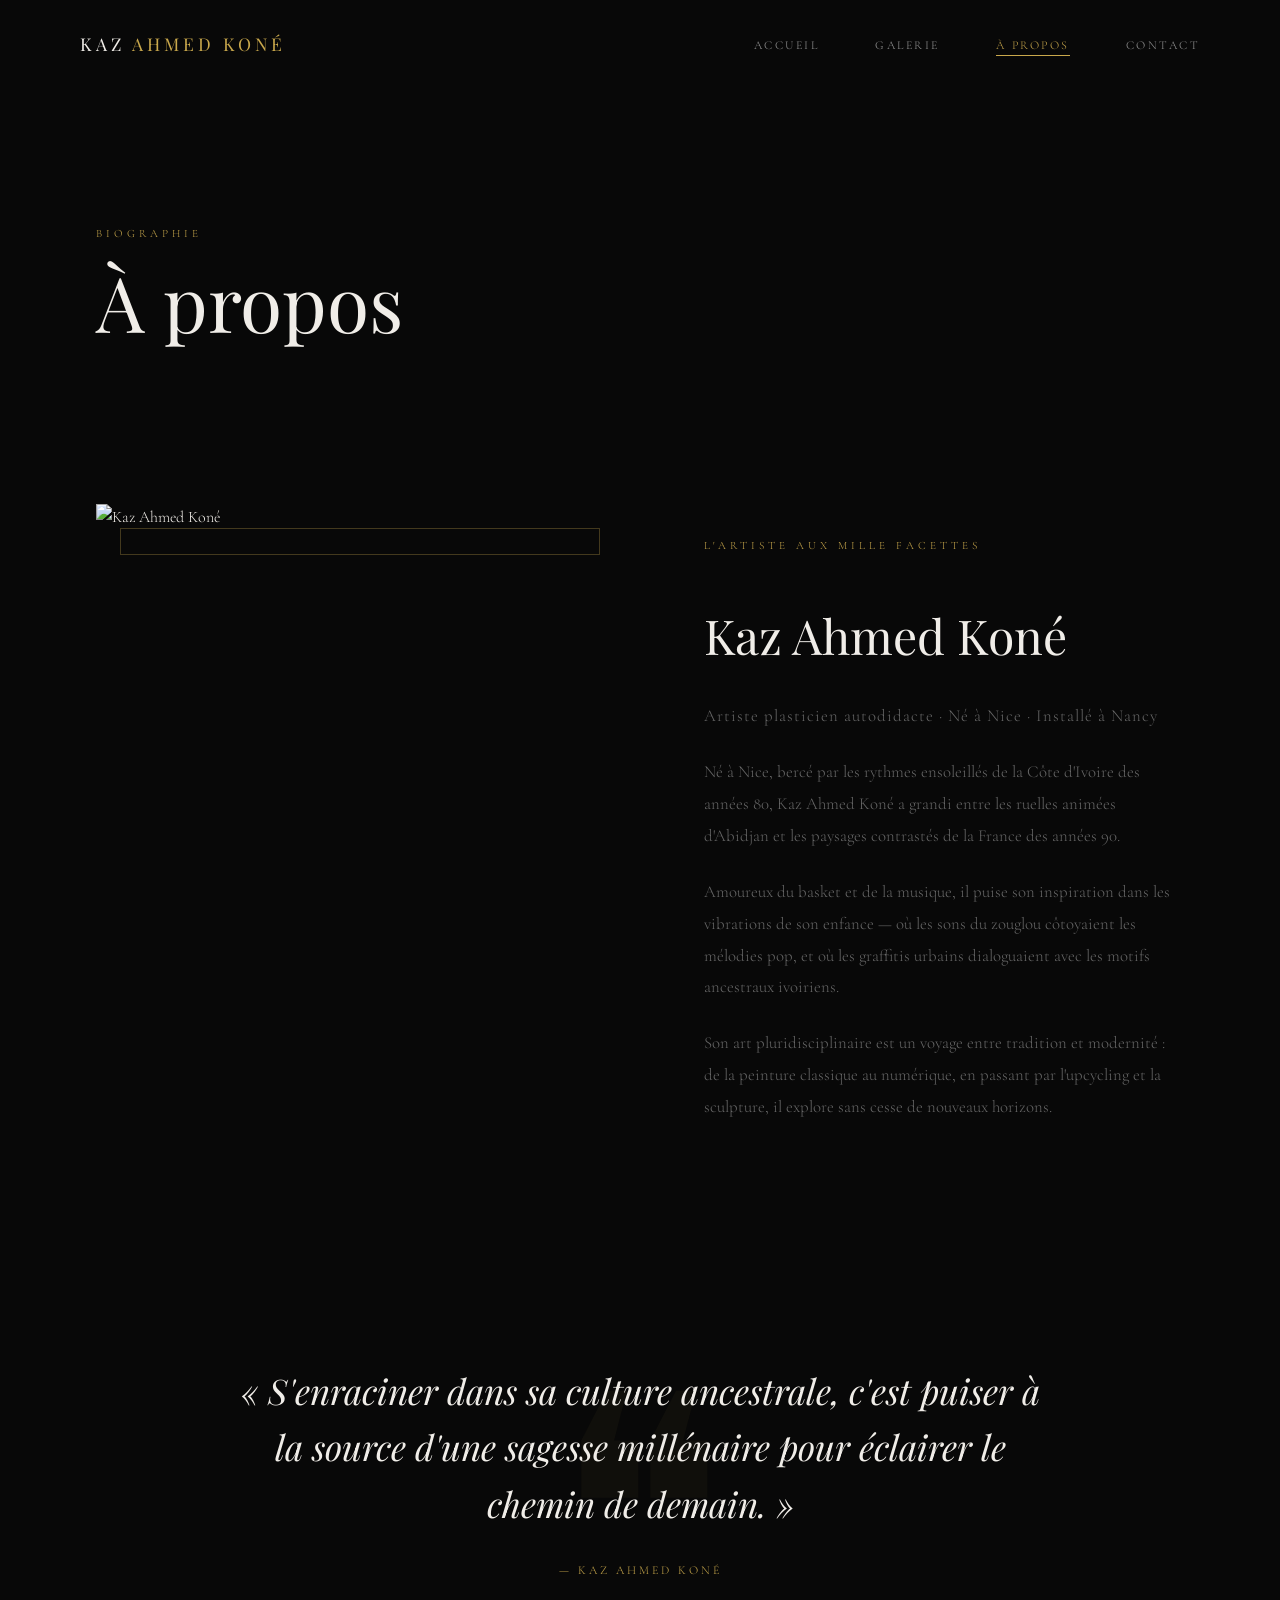
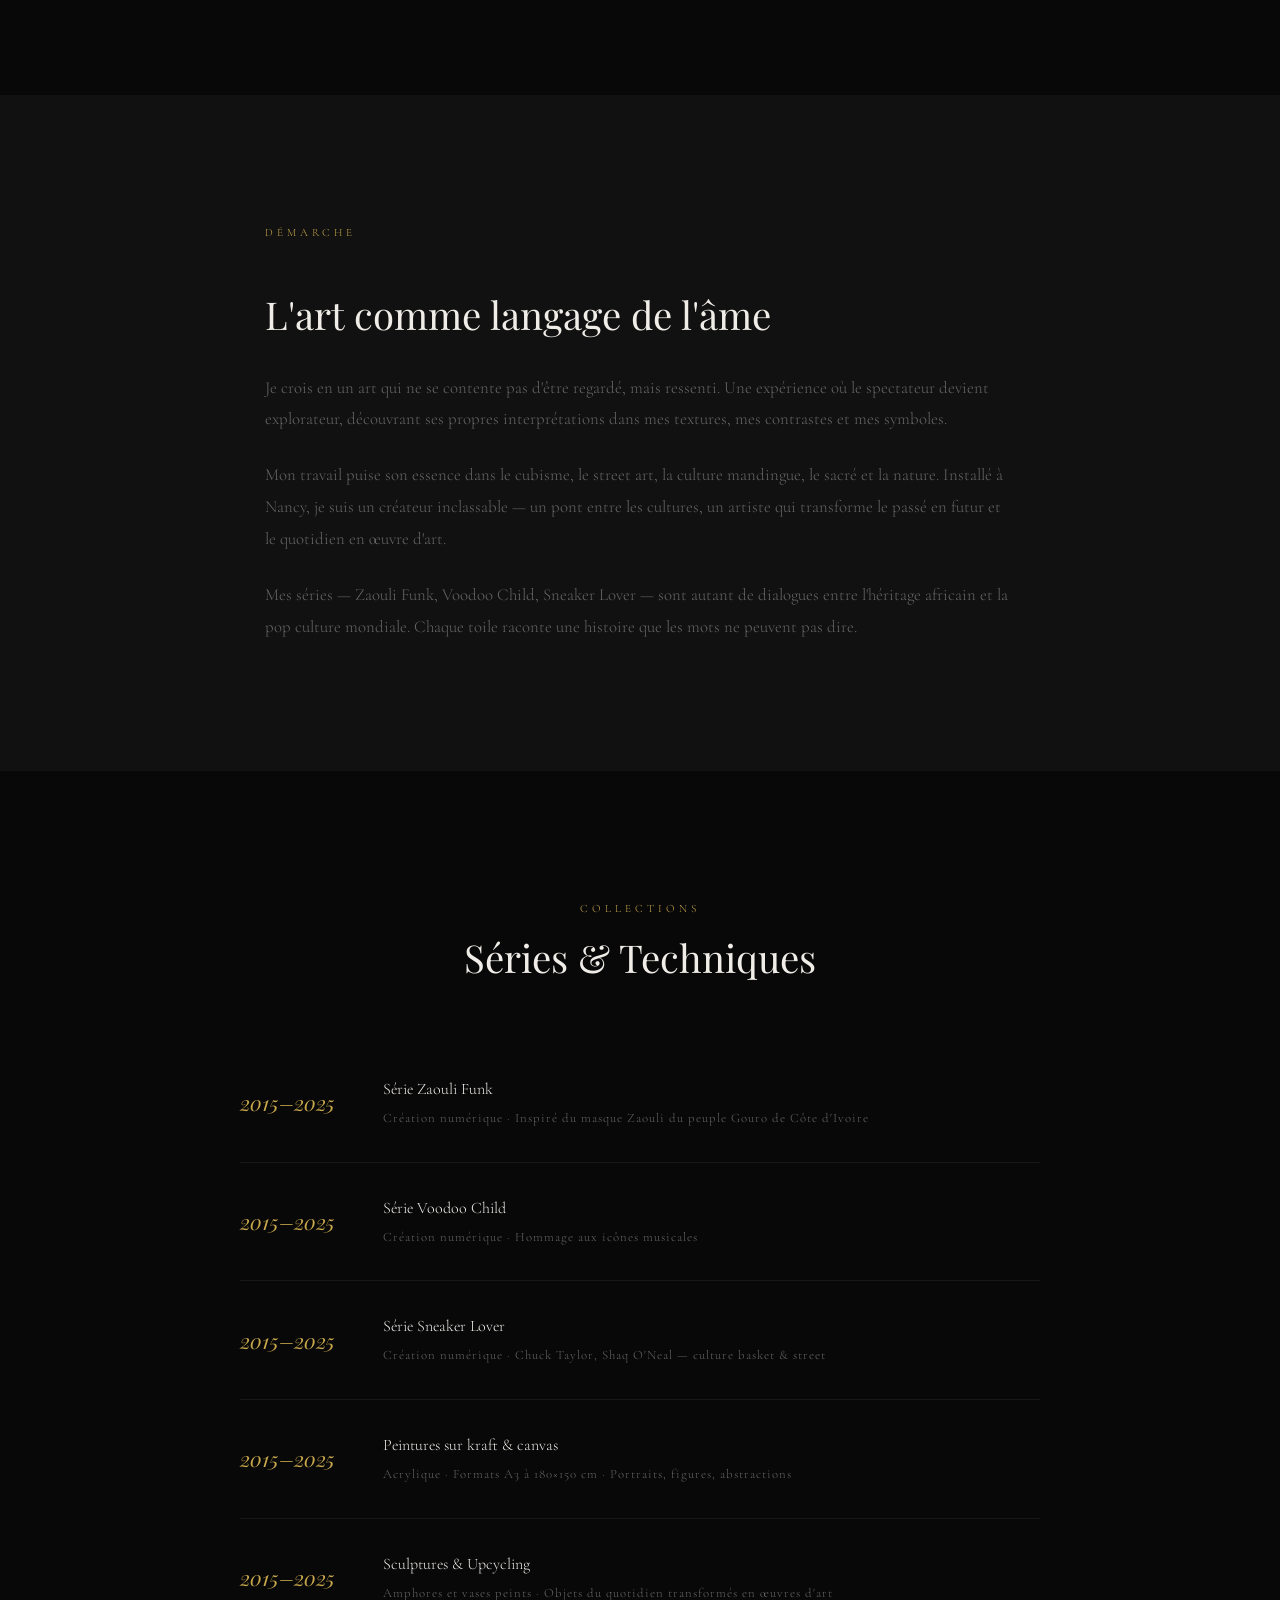
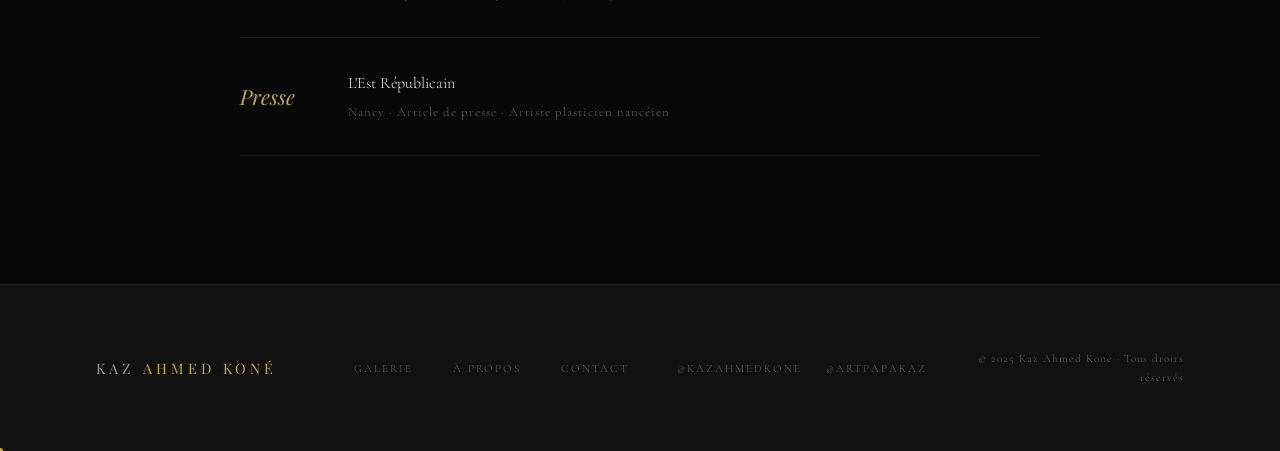
==== a-propos.html @ 9731abad "Quelques images et implementation des fichiers" ====
<!DOCTYPE html>
<html lang="fr">
<head>
    <meta charset="UTF-8">
    <meta name="viewport" content="width=device-width, initial-scale=1.0">
    <title>À propos — Kaz Ahmed Koné</title>
    <link rel="preconnect" href="https://fonts.googleapis.com">
    <link href="https://fonts.googleapis.com/css2?family=Playfair+Display:ital,wght@0,400;0,700;1,400&family=Cormorant+Garamond:wght@300;400&display=swap" rel="stylesheet">
    <link rel="stylesheet" href="css/style.css">
    <link rel="stylesheet" href="css/responsive.css">
</head>
<body>

<!-- NAVIGATION -->
<header class="header" id="header">
    <nav class="nav">
        <div class="nav-logo">
            <a href="index.html">KAZ <span>AHMED KONÉ</span></a>
        </div>
        <button class="nav-hamburger" id="hamburger" aria-label="Menu">
            <span></span><span></span><span></span>
        </button>
        <ul class="nav-liens" id="nav-liens">
            <li><a href="index.html">Accueil</a></li>
            <li><a href="galerie.html">Galerie</a></li>
            <li><a href="a-propos.html" class="actif">À propos</a></li>
            <li><a href="contact.html">Contact</a></li>
        </ul>
    </nav>
</header>

<!-- l'"n tete de la page -->
<div class="page-header">
    <span class="section-tag">Biographie</span>
    <h1 class="page-titre">À propos</h1>
</div>

<section class="apropos-principale">

    <div class="apropos-photo-wrapper">
        <img src="images/artiste/portrait-kaz.jpg"
             alt="Kaz Ahmed Koné"
             style="width:100%; display:block; position:relative; z-index:1;">
        <div class="apropos-photo-cadre"></div>
    </div>

    <div class="apropos-texte">
        <span class="section-tag">L'artiste aux mille facettes</span>
        <h2>Kaz Ahmed Koné</h2>
        <p class="apropos-accroche">
            Artiste plasticien autodidacte · Né à Nice · Installé à Nancy
        </p>
        <p>
            Né à Nice, bercé par les rythmes ensoleillés de la Côte d'Ivoire
            des années 80, Kaz Ahmed Koné a grandi entre les ruelles animées
            d'Abidjan et les paysages contrastés de la France des années 90.
        </p>
        <p>
            Amoureux du basket et de la musique, il puise son inspiration dans
            les vibrations de son enfance — où les sons du zouglou côtoyaient
            les mélodies pop, et où les graffitis urbains dialoguaient avec
            les motifs ancestraux ivoiriens.
        </p>
        <p>
            Son art pluridisciplinaire est un voyage entre tradition et modernité :
            de la peinture classique au numérique, en passant par l'upcycling
            et la sculpture, il explore sans cesse de nouveaux horizons.
        </p>
    </div>

</section>

<!-- citation au centre  -->
<section class="citation">
    <blockquote>
        « S'enraciner dans sa culture ancestrale, c'est puiser à la source
        d'une sagesse millénaire pour éclairer le chemin de demain. »
    </blockquote>
    <cite>— Kaz Ahmed Koné</cite>
</section>

<!-- la demarche artistique -->
<section class="apropos-demarche">
    <div class="apropos-demarche-contenu">
        <span class="section-tag">Démarche</span>
        <h2>L'art comme langage de l'âme</h2>
        <p>
            Je crois en un art qui ne se contente pas d'être regardé, mais ressenti.
            Une expérience où le spectateur devient explorateur, découvrant ses
            propres interprétations dans mes textures, mes contrastes et mes symboles.
        </p>
        <p>
            Mon travail puise son essence dans le cubisme, le street art,
            la culture mandingue, le sacré et la nature. Installé à Nancy,
            je suis un créateur inclassable — un pont entre les cultures,
            un artiste qui transforme le passé en futur et le quotidien en œuvre d'art.
        </p>
        <p>
            Mes séries — Zaouli Funk, Voodoo Child, Sneaker Lover — sont autant
            de dialogues entre l'héritage africain et la pop culture mondiale.
            Chaque toile raconte une histoire que les mots ne peuvent pas dire.
        </p>
    </div>
</section>

<!-- series/collections -->
<section class="apropos-expositions">
    <div class="section-header">
        <span class="section-tag">Collections</span>
        <h2 class="section-titre">Séries & Techniques</h2>
    </div>
    <div class="expositions-liste">

        <div class="expo-item">
            <span class="expo-annee">2015–2025</span>
            <div class="expo-info">
                <p class="expo-titre">Série Zaouli Funk</p>
                <p class="expo-lieu">Création numérique · Inspiré du masque Zaouli du peuple Gouro de Côte d'Ivoire</p>
            </div>
        </div>

        <div class="expo-item">
            <span class="expo-annee">2015–2025</span>
            <div class="expo-info">
                <p class="expo-titre">Série Voodoo Child</p>
                <p class="expo-lieu">Création numérique · Hommage aux icônes musicales</p>
            </div>
        </div>

        <div class="expo-item">
            <span class="expo-annee">2015–2025</span>
            <div class="expo-info">
                <p class="expo-titre">Série Sneaker Lover</p>
                <p class="expo-lieu">Création numérique · Chuck Taylor, Shaq O'Neal — culture basket & street</p>
            </div>
        </div>

        <div class="expo-item">
            <span class="expo-annee">2015–2025</span>
            <div class="expo-info">
                <p class="expo-titre">Peintures sur kraft & canvas</p>
                <p class="expo-lieu">Acrylique · Formats A3 à 180×150 cm · Portraits, figures, abstractions</p>
            </div>
        </div>

        <div class="expo-item">
            <span class="expo-annee">2015–2025</span>
            <div class="expo-info">
                <p class="expo-titre">Sculptures & Upcycling</p>
                <p class="expo-lieu">Amphores et vases peints · Objets du quotidien transformés en œuvres d'art</p>
            </div>
        </div>

        <div class="expo-item">
            <span class="expo-annee">Presse</span>
            <div class="expo-info">
                <p class="expo-titre">L'Est Républicain</p>
                <p class="expo-lieu">Nancy · Article de presse · Artiste plasticien nancéien</p>
            </div>
        </div>

    </div>
</section>

<!-- footer -->
<footer class="footer">
    <div class="footer-logo">KAZ <span>AHMED KONÉ</span></div>
    <div class="footer-nav">
        <a href="galerie.html">Galerie</a>
        <a href="a-propos.html">À propos</a>
        <a href="contact.html">Contact</a>
    </div>
    <div class="footer-reseaux">
        <a href="https://instagram.com/kazahmedkone" target="_blank">@kazahmedkone</a>
        <a href="https://instagram.com/artpapakaz" target="_blank">@artpapakaz</a>
    </div>
    <div class="footer-copy">
        <p>© 2025 Kaz Ahmed Koné · Tous droits réservés</p>
    </div>
</footer>

<script src="js/main.js"></script>
</body>
</html>
---- css/style.css ----
/*
   STYLE.CSS — Styles principaux du site

   l'Organisation globale que j'ai pu finaliser pour ce fichier  :
   1. Variables (couleurs, polices)
   2. Reset (repart d'une base propre)
   3. Navigation
   4. Éléments communs (boutons, titres de section...)
   5. Page d'accueil (hero, aperçu, citation, présentation)
   6. Pages intérieures (page-header)
   7. Page À propos
   8. Page Contact
   9. Footer
    */


/*
   1. VARIABLES
   Je définis tout ici → si je veux changer une couleur,
   je la change à un seul endroit et ça s'applique partout( better than faire pour chaque )
    */
:root {
    /* Couleurs */
    --fond:             #080808;   /* Noir très profond (fond principal) */
    --fond-secondaire:  #111111;   /* Noir légèrement plus clair */
    --fond-carte:       #161616;   /* Pour les cartes et sections */
    --texte:            #f0ede8;   /* Blanc cassé (plus doux que blanc pur) */
    --texte-discret:    #666666;   /* Gris pour les détails, labels */
    --texte-moyen:      #999999;   /* Gris moyen */
    --accent:           #c9a84c;   /* Doré — la couleur signature */
    --accent-hover:     #e0c06a;   /* Doré plus clair au survol */
    --bordure:          rgba(201, 168, 76, 0.15); /* Bordure dorée très subtile */

    /* Polices */
    --titre:  'Playfair Display', Georgia, serif;  /* Élégant, pour les titres */
    --corps:  'Cormorant Garamond', Georgia, serif; /* Raffiné, pour le texte */

    /* Transitions (animations au survol) */
    --transition: all 0.35s cubic-bezier(0.4, 0, 0.2, 1);

    /* Espacements */
    --padding-section: 8rem 6rem;
    --max-largeur: 1300px;
}


/*
   2. RESET
   Le navigateur applique des styles par défaut (marges, etc.)
   On les efface tous pour partir d'une base propre
    */
*, *::before, *::after {
    margin: 0;
    padding: 0;
    box-sizing: border-box; /* Le padding ne "gonfle" plus la taille des éléments */
}

html {
    scroll-behavior: smooth; /* Défilement fluide quand on clique sur un ancre */
    font-size: 16px;
}

body {
    background-color: var(--fond);
    color: var(--texte);
    font-family: var(--corps);
    font-weight: 300;
    line-height: 1.7;
    overflow-x: hidden; /* Évite le scroll horizontal accidentel */
}

img {
    max-width: 100%;    /* Les images ne dépassent jamais leur conteneur */
    display: block;
}

a {
    color: inherit;        /* Les liens héritent la couleur du parent */
    text-decoration: none; /* Pas de soulignement par défaut */
}

ul {
    list-style: none; /* Pas de puces */
}

button {
    cursor: pointer;
    border: none;
    background: none;
    font-family: inherit;
}

input, textarea, select {
    font-family: inherit;
}


/*
   3. NAVIGATION
   Fixed = reste en haut même quand on scroll
    */
.header {
    position: fixed;   /* Collée en haut de l'écran */
    top: 0;
    left: 0;
    width: 100%;
    z-index: 1000;     /* Au-dessus de tout le reste */
    padding: 1.8rem 5rem;

    /* Transition pour l'effet "scrollé" ajouté par JS */
    transition: var(--transition);
}

/* Classe ajoutée par JS quand on scroll → fond semi-transparent */
.header.scrolle {
    background: rgba(8, 8, 8, 0.95);
    backdrop-filter: blur(12px);
    padding: 1.2rem 5rem;
    border-bottom: 1px solid var(--bordure);
}

.nav {
    display: flex;              /* Logo et liens côte à côte */
    justify-content: space-between;
    align-items: center;
    max-width: var(--max-largeur);
    margin: 0 auto;            /* Centré dans la page */
}

/* Logo (nom de l'artiste) */
.nav-logo a {
    font-family: var(--titre);
    font-size: 1.1rem;
    letter-spacing: 4px;
    color: var(--texte);
    transition: var(--transition);
}

/* Le prénom en doré dans le logo */
.nav-logo a span {
    color: var(--accent);
}

.nav-logo a:hover {
    color: var(--accent);
}

/* Les liens de navigation */
.nav-liens {
    display: flex;
    gap: 3.5rem;
}

.nav-liens a {
    font-family: var(--corps);
    font-size: 0.75rem;
    letter-spacing: 2.5px;
    text-transform: uppercase;
    color: var(--texte-moyen);
    transition: var(--transition);
    position: relative; /* Pour le trait doré sous le lien actif */
}

/* Trait doré sous le lien actif ou survolé */
.nav-liens a::after {
    content: '';
    position: absolute;
    bottom: -4px;
    left: 0;
    width: 0;
    height: 1px;
    background-color: var(--accent);
    transition: var(--transition);
}

.nav-liens a:hover,
.nav-liens a.actif {
    color: var(--accent);
}

.nav-liens a:hover::after,
.nav-liens a.actif::after {
    width: 100%; /* Le trait s'étend en pleine largeur */
}

/* Bouton hamburger (visible seulement sur mobile via responsive.css) */
.nav-hamburger {
    display: none;
    flex-direction: column;
    gap: 5px;
}

.nav-hamburger span {
    display: block;
    width: 24px;
    height: 1px;
    background-color: var(--texte);
    transition: var(--transition);
}


/*
   4. ÉLÉMENTS commus
   Réutilisés sur plusieurs pages
    */

/* Petit tag au-dessus des titres de section */
.section-tag {
    display: block;
    font-size: 0.7rem;
    letter-spacing: 4px;
    text-transform: uppercase;
    color: var(--accent);
    margin-bottom: 1rem;
}

/* Titre de section standard */
.section-titre {
    font-family: var(--titre);
    font-size: clamp(1.8rem, 3vw, 2.5rem);
    font-weight: 400;
    color: var(--texte);
    line-height: 1.2;
}

/* Header des sections (tag + titre centrés) */
.section-header {
    text-align: center;
    margin-bottom: 4rem;
}

/* Bouton principal (bordure dorée) */
.bouton-principal {
    display: inline-flex;
    align-items: center;
    gap: 0.8rem;
    padding: 1rem 2.5rem;
    border: 1px solid var(--accent);
    color: var(--accent);
    font-size: 0.72rem;
    letter-spacing: 2.5px;
    text-transform: uppercase;
    transition: var(--transition);
}

.bouton-principal:hover {
    background-color: var(--accent);
    color: var(--fond);
}

/* Bouton secondaire (bordure grise) */
.bouton-secondaire {
    display: inline-flex;
    align-items: center;
    gap: 0.8rem;
    padding: 0.8rem 2rem;
    border: 1px solid var(--texte-discret);
    color: var(--texte-moyen);
    font-size: 0.72rem;
    letter-spacing: 2.5px;
    text-transform: uppercase;
    transition: var(--transition);
}

.bouton-secondaire:hover {
    border-color: var(--accent);
    color: var(--accent);
}

.bouton-fleche {
    transition: var(--transition);
}

.bouton-principal:hover .bouton-fleche,
.bouton-secondaire:hover .bouton-fleche {
    transform: translateX(4px); /* La flèche glisse vers la droite au survol */
}

/* En-tête des pages intérieures (galerie, à propos, contact) */
.page-header {
    padding: 14rem 6rem 5rem;
    max-width: var(--max-largeur);
    margin: 0 auto;
}

.page-titre {
    font-family: var(--titre);
    font-size: clamp(3rem, 6vw, 5rem);
    font-weight: 400;
    line-height: 1.1;
    margin-bottom: 1rem;
}

.page-sous-titre {
    color: var(--texte-discret);
    font-size: 1rem;
    letter-spacing: 1px;
}


/*
   5. PAGE D'ACCUEIL
    */

/* --- HERO --- */
.hero {
    position: relative;
    min-height: 100vh;      /* Prend toute la hauteur de l'écran */
    display: flex;
    align-items: center;
    justify-content: center;
    text-align: center;
    overflow: hidden;

    /* Fond dégradé en attendant la vraie image de l'artiste */
    background: linear-gradient(
            160deg,
            #0a0a0a 0%,
            #111111 50%,
            #0d0d0d 100%
    );
}

/* Texture grain par-dessus le hero */
.hero::before {
    content: '';
    position: absolute;
    inset: 0;
    background-image: url("data:image/svg+xml,%3Csvg viewBox='0 0 256 256' xmlns='http://www.w3.org/2000/svg'%3E%3Cfilter id='noise'%3E%3CfeTurbulence type='fractalNoise' baseFrequency='0.9' numOctaves='4' stitchTiles='stitch'/%3E%3C/filter%3E%3Crect width='100%25' height='100%25' filter='url(%23noise)' opacity='0.03'/%3E%3C/svg%3E");
    pointer-events: none;
    opacity: 0.4;
}

.hero-overlay {
    position: absolute;
    inset: 0;
    background: radial-gradient(ellipse at center, transparent 30%, rgba(0,0,0,0.6) 100%);
}

.hero-contenu {
    position: relative; /* Au-dessus de l'overlay */
    z-index: 1;
    display: flex;
    flex-direction: column;
    align-items: center;
    gap: 1.2rem;
    padding: 2rem;
}

.hero-tag {
    font-size: 0.7rem;
    letter-spacing: 4px;
    text-transform: uppercase;
    color: var(--accent);
}

.hero-titre {
    display: flex;
    flex-direction: column;
    align-items: center;
    gap: 0.3rem;
    font-family: var(--titre);
    font-weight: 400;
    line-height: 1;
}

.hero-prenom {
    font-size: clamp(2rem, 5vw, 4.5rem);
    font-style: italic;
    color: var(--texte-moyen);
    letter-spacing: 6px;
}

.hero-nom {
    font-size: clamp(4rem, 10vw, 10rem);
    letter-spacing: 10px;
    text-transform: uppercase;
    color: var(--texte);
}

/* Petite ligne dorée de séparation */
.hero-ligne {
    width: 40px;
    height: 1px;
    background-color: var(--accent);
    margin: 0.5rem 0;
}

.hero-description {
    font-size: 1rem;
    letter-spacing: 2px;
    color: var(--texte-discret);
    max-width: 400px;
}

/* Indicateur de scroll en bas du hero */
.hero-scroll {
    position: absolute;
    bottom: 3rem;
    left: 50%;
    transform: translateX(-50%);
    display: flex;
    flex-direction: column;
    align-items: center;
    gap: 1rem;
}

.hero-scroll span {
    font-size: 0.65rem;
    letter-spacing: 3px;
    text-transform: uppercase;
    color: var(--texte-discret);
}

.hero-scroll-ligne {
    width: 1px;
    height: 50px;
    background: linear-gradient(to bottom, var(--accent), transparent);
    animation: scroll-pulse 2s ease-in-out infinite;
}

@keyframes scroll-pulse {
    0%, 100% { opacity: 0.3; transform: scaleY(1); }
    50%       { opacity: 1;   transform: scaleY(1.1); }
}

/* --- APERÇU ŒUVRES (section accueil) --- */
.apercu-oeuvres {
    padding: var(--padding-section);
    background-color: var(--fond-secondaire);
}

.apercu-grille {
    display: grid;
    /* Grille asymétrique : la carte du milieu est plus grande */
    grid-template-columns: 1fr 1.3fr 1fr;
    grid-template-rows: auto;
    gap: 2px;             /* Espace minuscule entre les cartes */
    max-width: var(--max-largeur);
    margin: 0 auto 3rem;
}

.apercu-carte {
    position: relative;
    overflow: hidden;
    display: block;
}

/* L'image de l'oeuvre (div colorée en attendant les vraies photos) */
.apercu-image {
    width: 100%;
    height: 450px;
    transition: transform 0.6s cubic-bezier(0.4, 0, 0.2, 1);
}

/* La carte du milieu est plus haute */
.apercu-carte--grande .apercu-image {
    height: 550px;
}

/* Overlay sombre au bas de la carte avec les infos */
.apercu-info {
    position: absolute;
    bottom: 0;
    left: 0;
    right: 0;
    padding: 2rem 1.5rem 1.5rem;
    background: linear-gradient(transparent, rgba(0,0,0,0.85));
    transform: translateY(100%); /* Caché par défaut */
    transition: var(--transition);
}

.apercu-titre {
    font-family: var(--titre);
    font-size: 1.1rem;
    color: var(--texte);
    margin-bottom: 0.3rem;
}

.apercu-details {
    font-size: 0.75rem;
    letter-spacing: 1px;
    color: var(--texte-discret);
}

/* Au survol : zoom de l'image + apparition des infos */
.apercu-carte:hover .apercu-image {
    transform: scale(1.04);
}

.apercu-carte:hover .apercu-info {
    transform: translateY(0);
}

.apercu-footer {
    text-align: center;
    margin-top: 3rem;
}

/* --- CITATION --- */
.citation {
    padding: 7rem 6rem;
    text-align: center;
    position: relative;
    overflow: hidden;
}

/* Guillemets géants décoratifs en fond */
.citation::before {
    content: '❝';
    position: absolute;
    top: -2rem;
    left: 50%;
    transform: translateX(-50%);
    font-size: 20rem;
    color: rgba(201, 168, 76, 0.04);
    font-family: var(--titre);
    pointer-events: none;
}

.citation blockquote {
    font-family: var(--titre);
    font-size: clamp(1.4rem, 3vw, 2.2rem);
    font-style: italic;
    font-weight: 400;
    color: var(--texte);
    max-width: 800px;
    margin: 0 auto 1.5rem;
    line-height: 1.6;
    position: relative;
    z-index: 1;
}

.citation cite {
    font-size: 0.75rem;
    letter-spacing: 3px;
    text-transform: uppercase;
    color: var(--accent);
    font-style: normal;
}

/* --- PRÉSENTATION ARTISTE (section accueil) --- */
.presentation {
    padding: var(--padding-section);
    background-color: var(--fond-secondaire);
    display: grid;
    grid-template-columns: 1fr 1fr; /* 2 colonnes : photo + texte */
    gap: 8rem;
    align-items: center;
    max-width: var(--max-largeur);
    margin: 0 auto;
}

/* Placeholder de la photo (que je vais remplacer par une vraie img plus tard) */
.presentation-photo-placeholder {
    width: 100%;
    padding-bottom: 120%; /* Ratio portrait */
    background: linear-gradient(160deg, var(--fond-carte), #1a1a1a);
    border: 1px solid var(--bordure);
}

.presentation-texte {
    display: flex;
    flex-direction: column;
    gap: 1.5rem;
}

.presentation-texte h2 {
    font-family: var(--titre);
    font-size: clamp(2rem, 4vw, 3rem);
    font-weight: 400;
}

.presentation-texte p {
    color: var(--texte-discret);
    line-height: 1.9;
    font-size: 1.05rem;
}


/*
   6. PAGE À PROPOS
    */
.apropos-principale {
    display: grid;
    grid-template-columns: 1fr 1fr;
    gap: 8rem;
    align-items: start;
    padding: 4rem 6rem 8rem;
    max-width: var(--max-largeur);
    margin: 0 auto;
}

/* Wrapper de la photo avec le cadre doré décalé derrière */
.apropos-photo-wrapper {
    position: relative;
}

.apropos-photo-placeholder {
    width: 100%;
    padding-bottom: 130%;
    background: linear-gradient(160deg, #1a1a1a, #222222);
    border: 1px solid var(--bordure);
    display: flex;
    align-items: center;
    justify-content: center;
    position: relative;
    z-index: 1;
}

.apropos-photo-placeholder span {
    color: var(--texte-discret);
    font-size: 0.8rem;
    letter-spacing: 2px;
    text-transform: uppercase;
    text-align: center;
    position: absolute;
    top: 50%;
    left: 50%;
    transform: translate(-50%, -50%);
}

/* Cadre doré décoratif décalé en bas à droite */
.apropos-photo-cadre {
    position: absolute;
    bottom: -1.5rem;
    right: -1.5rem;
    width: 100%;
    height: 100%;
    border: 1px solid var(--accent);
    opacity: 0.3;
    z-index: 0;
}

.apropos-texte {
    display: flex;
    flex-direction: column;
    gap: 1.5rem;
    padding-top: 2rem;
}

.apropos-texte h2 {
    font-family: var(--titre);
    font-size: clamp(2rem, 4vw, 3rem);
    font-weight: 400;
}

.apropos-accroche {
    font-size: 1.1rem;
    color: var(--accent);
    letter-spacing: 1px;
}

.apropos-texte p {
    color: var(--texte-discret);
    line-height: 1.9;
    font-size: 1.05rem;
}

/* Démarche artistique */
.apropos-demarche {
    background-color: var(--fond-secondaire);
    padding: var(--padding-section);
}

.apropos-demarche-contenu {
    max-width: 750px;
    margin: 0 auto;
    display: flex;
    flex-direction: column;
    gap: 1.5rem;
}

.apropos-demarche-contenu h2 {
    font-family: var(--titre);
    font-size: clamp(1.8rem, 3vw, 2.5rem);
    font-weight: 400;
}

.apropos-demarche-contenu p {
    color: var(--texte-discret);
    line-height: 1.9;
    font-size: 1.05rem;
}

/* Liste des expositions */
.apropos-expositions {
    padding: var(--padding-section);
    max-width: var(--max-largeur);
    margin: 0 auto;
}

.expositions-liste {
    max-width: 800px;
    margin: 0 auto;
    display: flex;
    flex-direction: column;
    gap: 0; /* Pas d'espace, les bordures se touchent */
}

.expo-item {
    display: flex;
    align-items: center;
    gap: 3rem;
    padding: 2rem 0;
    border-bottom: 1px solid rgba(255,255,255,0.06);
    transition: var(--transition);
}

.expo-item:hover {
    padding-left: 1rem; /* Légère indentation au survol */
}

.expo-annee {
    font-family: var(--titre);
    font-size: 1.3rem;
    color: var(--accent);
    min-width: 60px;
    font-style: italic;
}

.expo-titre {
    font-size: 1rem;
    color: var(--texte);
    margin-bottom: 0.3rem;
}

.expo-lieu {
    font-size: 0.8rem;
    letter-spacing: 1px;
    color: var(--texte-discret);
}


/*
   7. PAGE CONTACT
    */
.contact-section {
    display: grid;
    grid-template-columns: 1fr 1.6fr; /* Infos + formulaire */
    gap: 8rem;
    padding: 2rem 6rem 8rem;
    max-width: var(--max-largeur);
    margin: 0 auto;
}

.contact-infos {
    display: flex;
    flex-direction: column;
    gap: 3rem;
    padding-top: 1rem;
}

.contact-info-item {
    display: flex;
    flex-direction: column;
    gap: 0.5rem;
}

.contact-info-label {
    font-size: 0.65rem;
    letter-spacing: 3px;
    text-transform: uppercase;
    color: var(--accent);
}

.contact-info-valeur {
    font-size: 1rem;
    color: var(--texte-discret);
    line-height: 1.6;
    transition: var(--transition);
}

a.contact-info-valeur:hover {
    color: var(--accent);
}

.contact-reseaux {
    display: flex;
    gap: 1.5rem;
}

.contact-reseaux a {
    font-size: 0.75rem;
    letter-spacing: 2px;
    text-transform: uppercase;
    color: var(--texte-discret);
    transition: var(--transition);
}

.contact-reseaux a:hover {
    color: var(--accent);
}

.contact-citation {
    font-family: var(--titre);
    font-style: italic;
    font-size: 1rem;
    color: var(--texte-discret);
    line-height: 1.7;
    border-left: 1px solid var(--accent);
    padding-left: 1.5rem;
    margin-top: auto;
}

/* Formulaire */
.formulaire {
    display: flex;
    flex-direction: column;
    gap: 2rem;
}

.champ-groupe {
    display: flex;
    flex-direction: column;
    gap: 0.6rem;
}

.champ-groupe label {
    font-size: 0.65rem;
    letter-spacing: 3px;
    text-transform: uppercase;
    color: var(--accent);
}

/* Style commun aux inputs, textarea et select */
.champ-groupe input,
.champ-groupe textarea,
.champ-groupe select {
    background: var(--fond-carte);
    border: 1px solid rgba(255,255,255,0.08);
    color: var(--texte);
    padding: 1rem 1.2rem;
    font-size: 0.95rem;
    font-weight: 300;
    outline: none;
    transition: var(--transition);
    appearance: none; /* Retire le style par défaut du navigateur */
}

/* Bordure dorée quand on clique dans le champ */
.champ-groupe input:focus,
.champ-groupe textarea:focus,
.champ-groupe select:focus {
    border-color: var(--accent);
}

/* Texte placeholder (ce qui est écrit avant de taper) */
.champ-groupe input::placeholder,
.champ-groupe textarea::placeholder {
    color: var(--texte-discret);
    font-size: 0.9rem;
}

.champ-groupe textarea {
    resize: vertical; /* On peut agrandir verticalement mais pas horizontalement */
    min-height: 150px;
}

.champ-groupe select option {
    background-color: var(--fond-carte);
}

/* Message de confirmation (caché par défaut) */
.formulaire-confirmation {
    display: none;
    padding: 1rem 1.5rem;
    border: 1px solid var(--accent);
    color: var(--accent);
    font-size: 0.85rem;
    letter-spacing: 1px;
}

/* Affiché par JS quand le formulaire est soumis */
.formulaire-confirmation.visible {
    display: block;
}


/*
   8. FOOTER
    */
.footer {
    padding: 4rem 6rem;
    background-color: var(--fond-secondaire);
    border-top: 1px solid var(--bordure);
    display: grid;
    grid-template-columns: 1fr auto auto 1fr;
    align-items: center;
    gap: 3rem;
}

.footer-logo {
    font-family: var(--titre);
    font-size: 0.9rem;
    letter-spacing: 4px;
    color: var(--texte-moyen);
}

.footer-logo span {
    color: var(--accent);
}

.footer-nav {
    display: flex;
    gap: 2.5rem;
}

.footer-nav a {
    font-size: 0.7rem;
    letter-spacing: 2px;
    text-transform: uppercase;
    color: var(--texte-discret);
    transition: var(--transition);
}

.footer-nav a:hover {
    color: var(--accent);
}

.footer-reseaux {
    display: flex;
    gap: 1.5rem;
}

.footer-reseaux a {
    font-size: 0.7rem;
    letter-spacing: 2px;
    text-transform: uppercase;
    color: var(--texte-discret);
    transition: var(--transition);
}

.footer-reseaux a:hover {
    color: var(--accent);
}

.footer-copy {
    text-align: right;
}

.footer-copy p {
    font-size: 0.7rem;
    letter-spacing: 1px;
    color: var(--texte-discret);
}
---- css/responsive.css ----
/*
   RESPONSIVE.CSS — ce fichier est tres important , il sert a l'Adaptation pour les petits écrans

   Ii j ai choisi d' utiliser des "media queries" :
   @media (max-width: NNNpx) = "si l'écran est plus petit que NNN pixels"

   On part du plus grand vers le plus petit :
   - Tablette : max 1024px
   - Mobile   : max 768px
   - Petit    : max 480px
    */


/*
   TABLETTE (écran jusqu'à 1024px)
   Ex: iPad en mode portrait
    */
@media (max-width: 1024px) {

    /* Navigation : moins de padding */
    .header,
    .header.scrolle {
        padding: 1.5rem 3rem;
    }

    .nav-liens {
        gap: 2rem;
    }

    /* Sections : moins de padding */
    :root {
        --padding-section: 6rem 3rem;
    }

    .page-header {
        padding: 12rem 3rem 4rem;
    }

    /* Accueil : grille en 2 colonnes */
    .apercu-grille {
        grid-template-columns: 1fr 1fr;
        grid-template-rows: auto auto;
    }

    /* La grande carte prend toute la largeur */
    .apercu-carte--grande {
        grid-column: 1 / -1;
    }

    .apercu-carte--grande .apercu-image {
        height: 400px;
    }

    /* Présentation : empilé verticalement */
    .presentation {
        grid-template-columns: 1fr;
        gap: 3rem;
        max-width: 600px;
    }

    /* À propos : empilé verticalement */
    .apropos-principale {
        grid-template-columns: 1fr;
        gap: 4rem;
        padding: 3rem;
    }

    .apropos-photo-wrapper {
        max-width: 400px;
        margin: 0 auto;
    }

    /* Contact : empilé verticalement */
    .contact-section {
        grid-template-columns: 1fr;
        gap: 4rem;
        padding: 2rem 3rem 6rem;
    }

    /* Galerie : 2 colonnes */
    .galerie-grille {
        grid-template-columns: repeat(2, 1fr);
        padding: 0 3rem 6rem;
    }

    /* Footer : simplifié */
    .footer {
        grid-template-columns: 1fr 1fr;
        gap: 2rem;
        padding: 3rem;
    }

    .footer-copy {
        grid-column: 1 / -1;
        text-align: center;
    }
}


/*
   MOBILE (écran jusqu'à 768px)
   Ex: smartphone en mode portrait
    */
@media (max-width: 768px) {

    /* Navigation mobile : menu hamburger */
    .header,
    .header.scrolle {
        padding: 1.2rem 1.5rem;
    }

    /* Cache les liens normaux */
    .nav-liens {
        display: none;
        position: fixed;
        top: 0;
        left: 0;
        width: 100%;
        height: 100vh;
        background-color: var(--fond);
        flex-direction: column;
        align-items: center;
        justify-content: center;
        gap: 3rem;
        z-index: 999;
    }

    /* Quand le menu est ouvert (classe ajoutée par JS) */
    .nav-liens.ouverte {
        display: flex;
    }

    .nav-liens a {
        font-size: 1.2rem;
        letter-spacing: 3px;
    }

    /* Affiche le bouton hamburger */
    .nav-hamburger {
        display: flex;
        z-index: 1001; /* Au dessus du menu ouvert */
    }

    /* Animation hamburger → croix quand menu ouvert */
    .nav-hamburger.actif span:nth-child(1) {
        transform: translateY(6px) rotate(45deg);
    }

    .nav-hamburger.actif span:nth-child(2) {
        opacity: 0;
    }

    .nav-hamburger.actif span:nth-child(3) {
        transform: translateY(-6px) rotate(-45deg);
    }

    /* Hero : texte plus petit */
    .hero-prenom {
        font-size: 1.5rem;
    }

    .hero-nom {
        font-size: clamp(2.5rem, 12vw, 5rem);
        letter-spacing: 4px;
    }

    .hero-scroll {
        display: none; /* Cache l'indicateur de scroll sur mobile */
    }

    /* Sections */
    :root {
        --padding-section: 4rem 1.5rem;
    }

    .page-header {
        padding: 10rem 1.5rem 3rem;
    }

    /* Aperçu : 1 colonne */
    .apercu-grille {
        grid-template-columns: 1fr;
    }

    .apercu-carte--grande {
        grid-column: auto;
    }

    .apercu-image,
    .apercu-carte--grande .apercu-image {
        height: 300px;
    }

    /* Citation : plus petite */
    .citation {
        padding: 4rem 2rem;
    }

    .citation::before {
        font-size: 10rem;
    }

    /* Galerie : 1 colonne */
    .galerie-grille {
        grid-template-columns: 1fr;
        padding: 0 1.5rem 4rem;
    }

    /* Lightbox */
    .lightbox {
        padding: 1rem;
    }

    .lightbox-prev { left: 0.5rem; }
    .lightbox-next { right: 0.5rem; }

    /* Filtres */
    .filtres {
        padding: 1.5rem 1.5rem 3rem;
        gap: 0.5rem;
    }

    /* Footer : tout en colonne */
    .footer {
        grid-template-columns: 1fr;
        text-align: center;
        gap: 1.5rem;
        padding: 3rem 2rem;
    }

    .footer-nav,
    .footer-reseaux {
        justify-content: center;
    }

    .footer-copy {
        grid-column: auto;
    }

    /* Contact */
    .contact-section {
        padding: 1.5rem 1.5rem 4rem;
    }

    /* À propos */
    .apropos-principale {
        padding: 2rem 1.5rem 4rem;
    }

    .apropos-expositions,
    .apropos-demarche {
        padding: 4rem 1.5rem;
    }
}


/*
   TRÈS PETIT (écran jusqu'à 480px)
   Ex: vieux smartphones
    */
@media (max-width: 480px) {

    .hero-nom {
        font-size: clamp(2rem, 15vw, 3.5rem);
        letter-spacing: 2px;
    }

    .hero-description {
        font-size: 0.85rem;
    }

    .bouton-principal,
    .bouton-secondaire {
        padding: 0.8rem 1.5rem;
        font-size: 0.65rem;
    }

    .page-titre {
        font-size: clamp(2rem, 10vw, 3rem);
    }

    .expo-item {
        flex-direction: column;
        gap: 0.5rem;
        align-items: flex-start;
    }
}
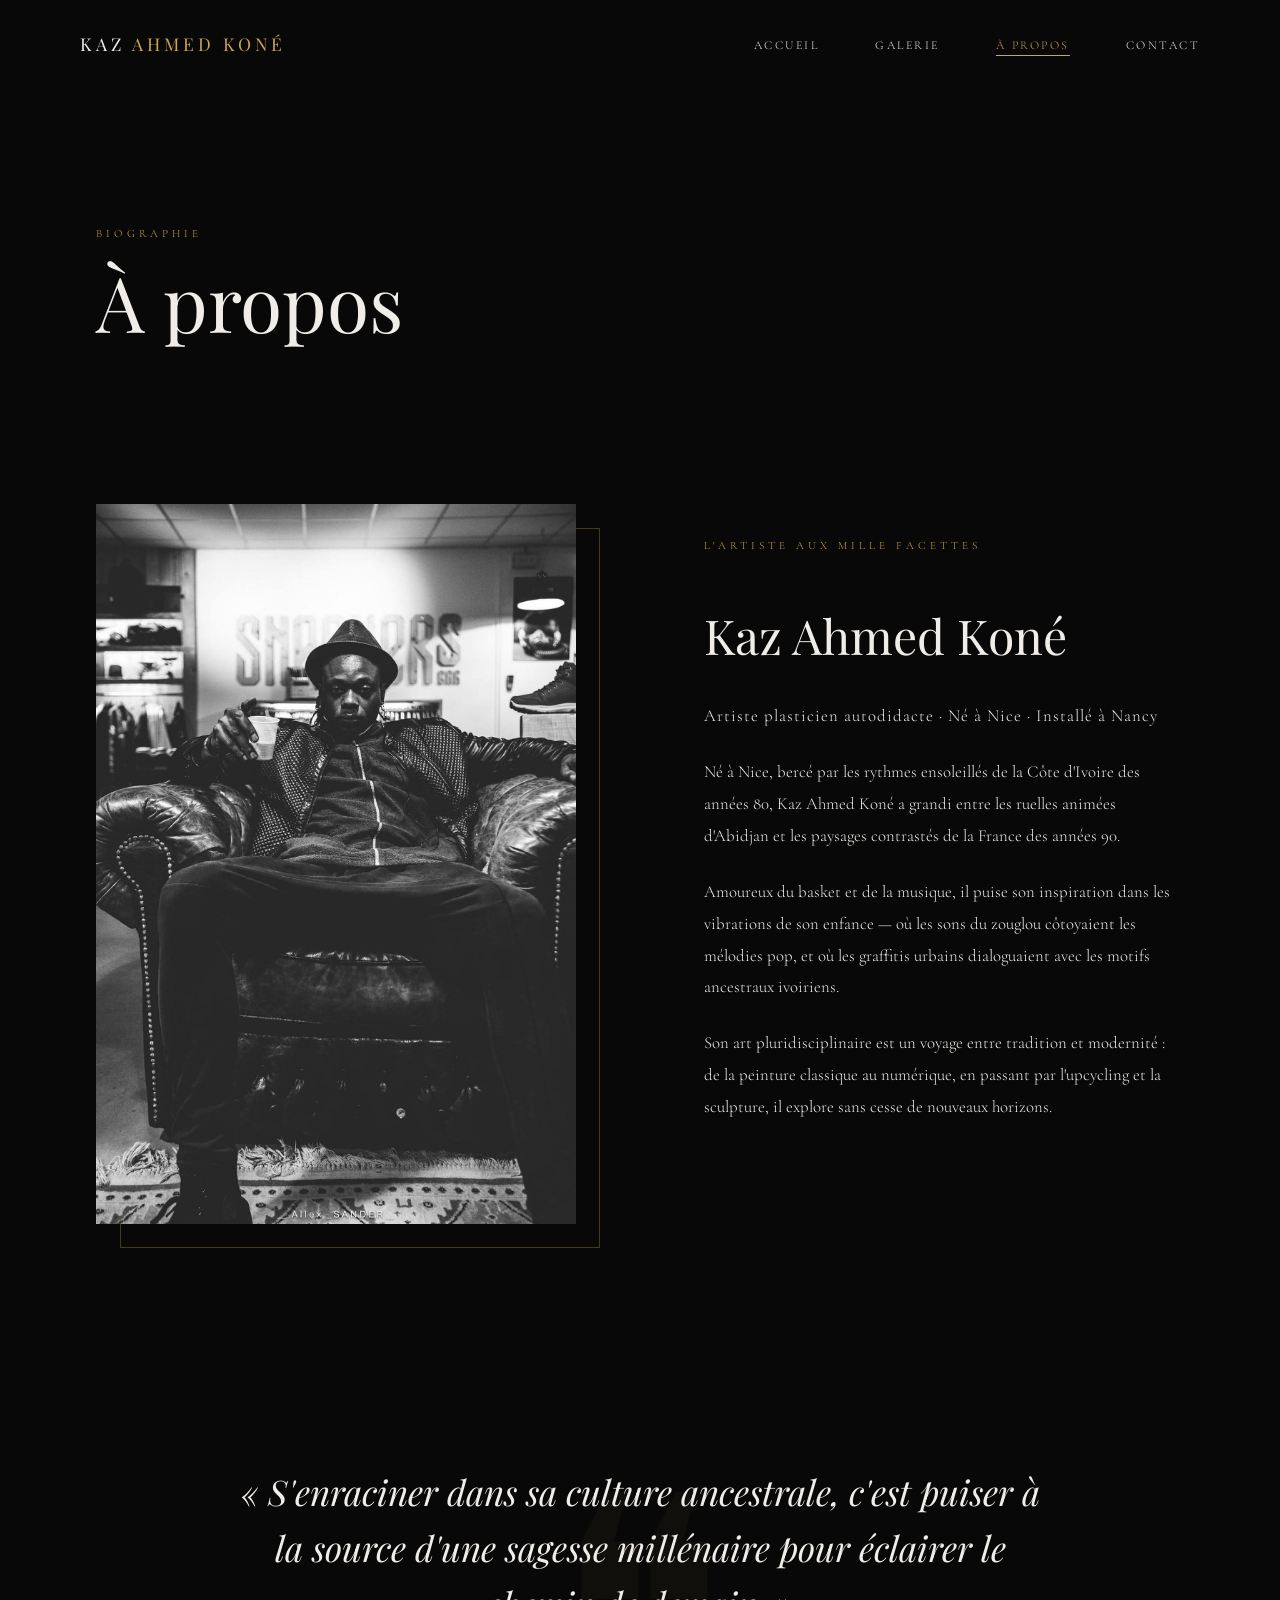
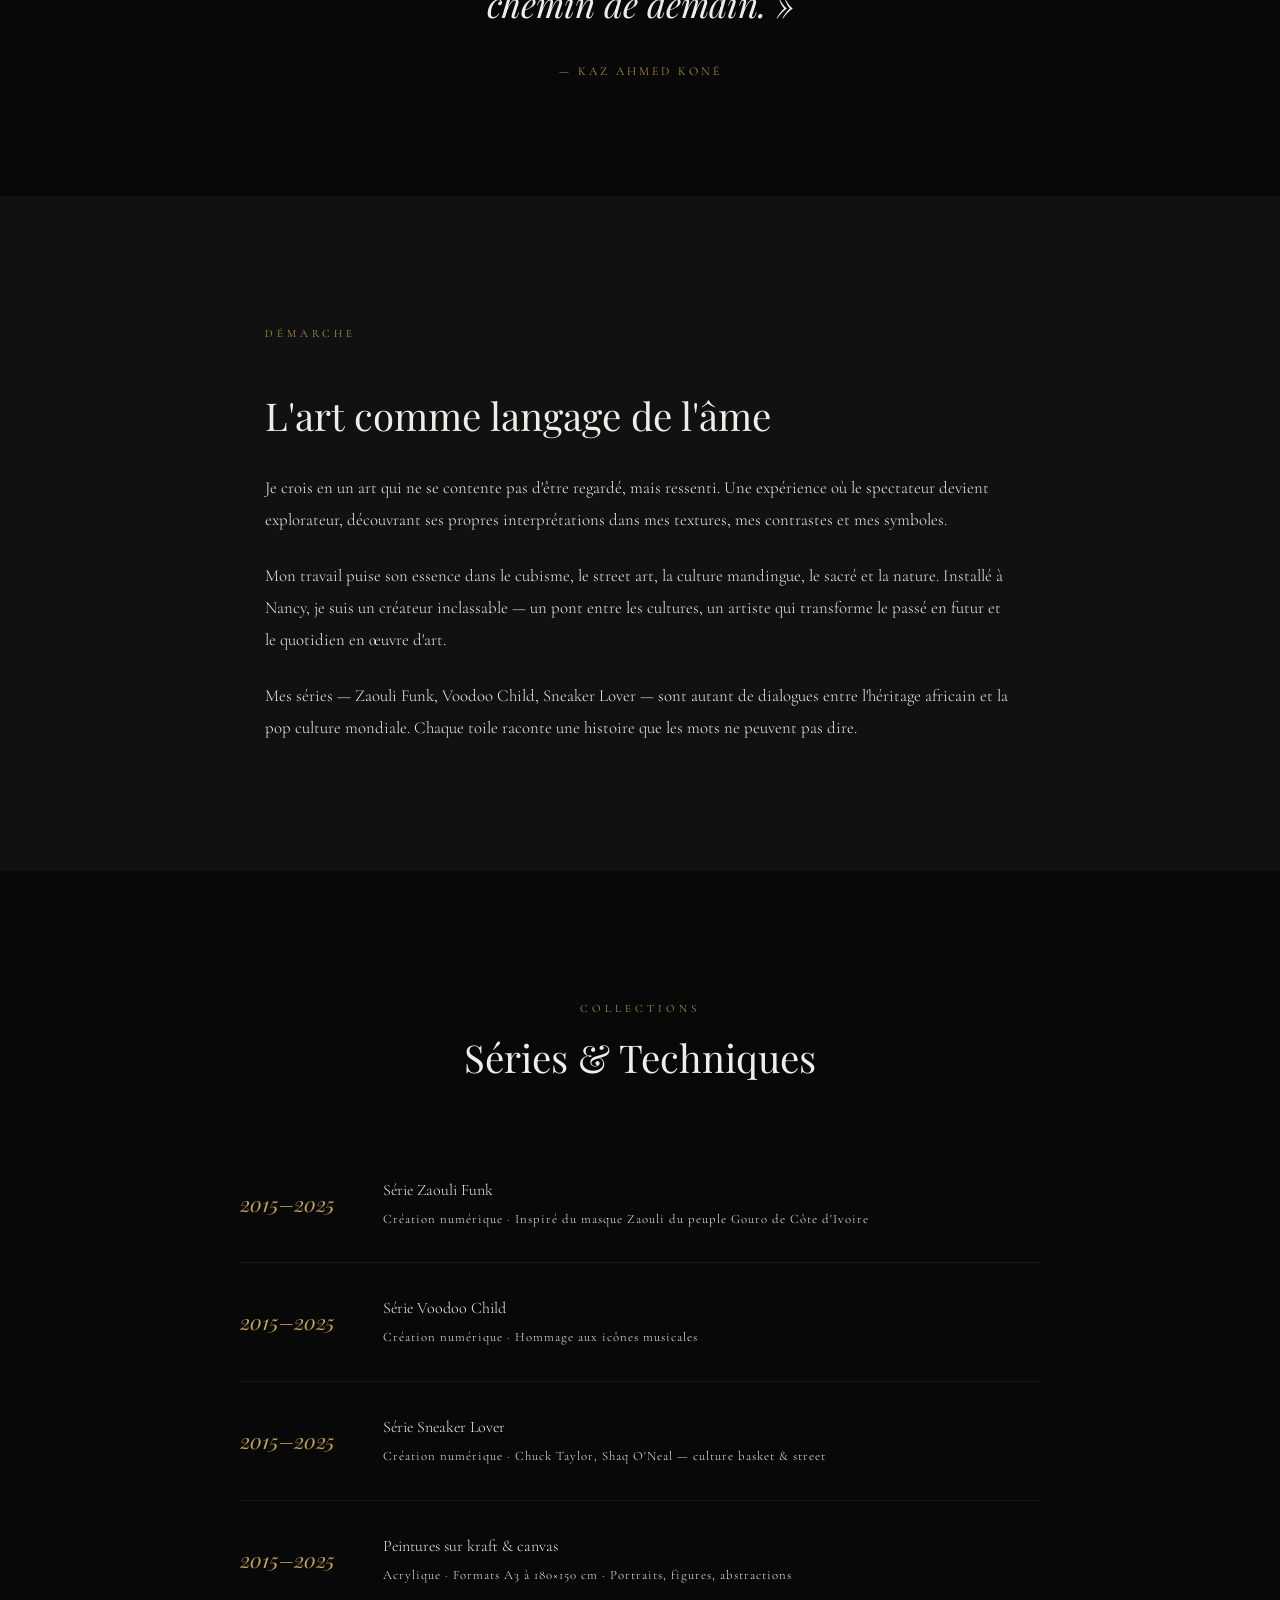
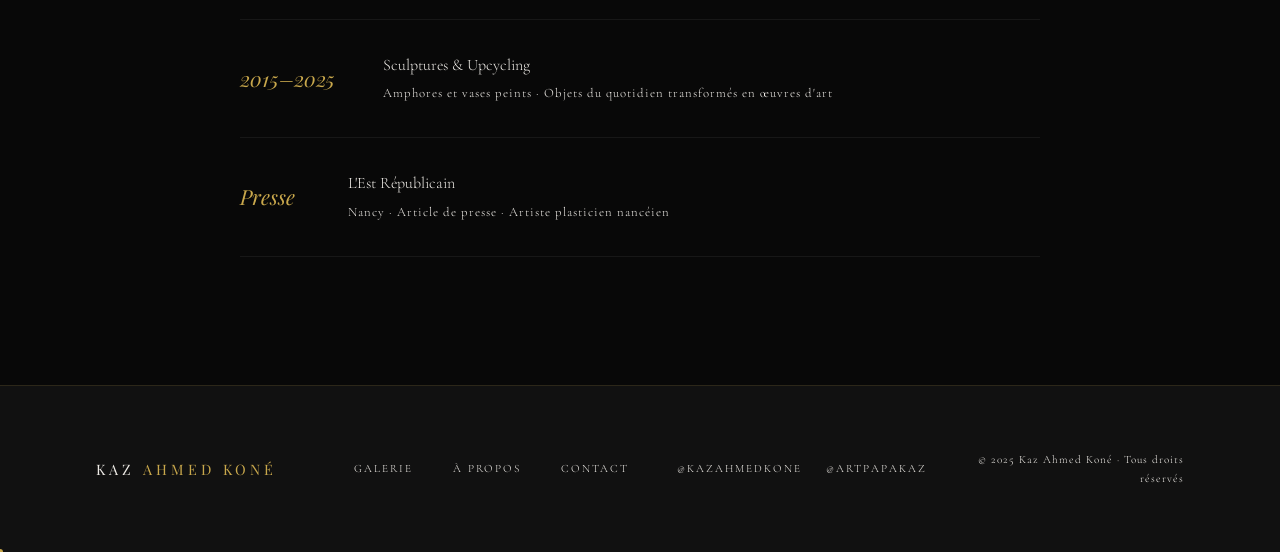
==== commit 7e6e6ebd: "feat: nettoyage IDE, passage de la galerie en PHP et maj de la navigation" ====
--- a/a-propos.html
+++ b/a-propos.html
@@ -22,7 +22,7 @@
         </button>
         <ul class="nav-liens" id="nav-liens">
             <li><a href="index.html">Accueil</a></li>
-            <li><a href="galerie.html">Galerie</a></li>
+            <li><a href="galerie.php">Galerie</a></li>
             <li><a href="a-propos.html" class="actif">À propos</a></li>
             <li><a href="contact.html">Contact</a></li>
         </ul>
--- a/css/style.css
+++ b/css/style.css
@@ -25,8 +25,8 @@
     --fond-secondaire:  #111111;   /* Noir légèrement plus clair */
     --fond-carte:       #161616;   /* Pour les cartes et sections */
     --texte:            #f0ede8;   /* Blanc cassé (plus doux que blanc pur) */
-    --texte-discret:    #666666;   /* Gris pour les détails, labels */
-    --texte-moyen:      #999999;   /* Gris moyen */
+    --texte-discret:    #f0ede8;   /* Gris pour les détails, labels */
+    --texte-moyen:      #f0ede8;   /* Gris moyen */
     --accent:           #c9a84c;   /* Doré — la couleur signature */
     --accent-hover:     #e0c06a;   /* Doré plus clair au survol */
     --bordure:          rgba(201, 168, 76, 0.15); /* Bordure dorée très subtile */
@@ -943,4 +943,4 @@
     font-size: 0.7rem;
     letter-spacing: 1px;
     color: var(--texte-discret);
-}+}
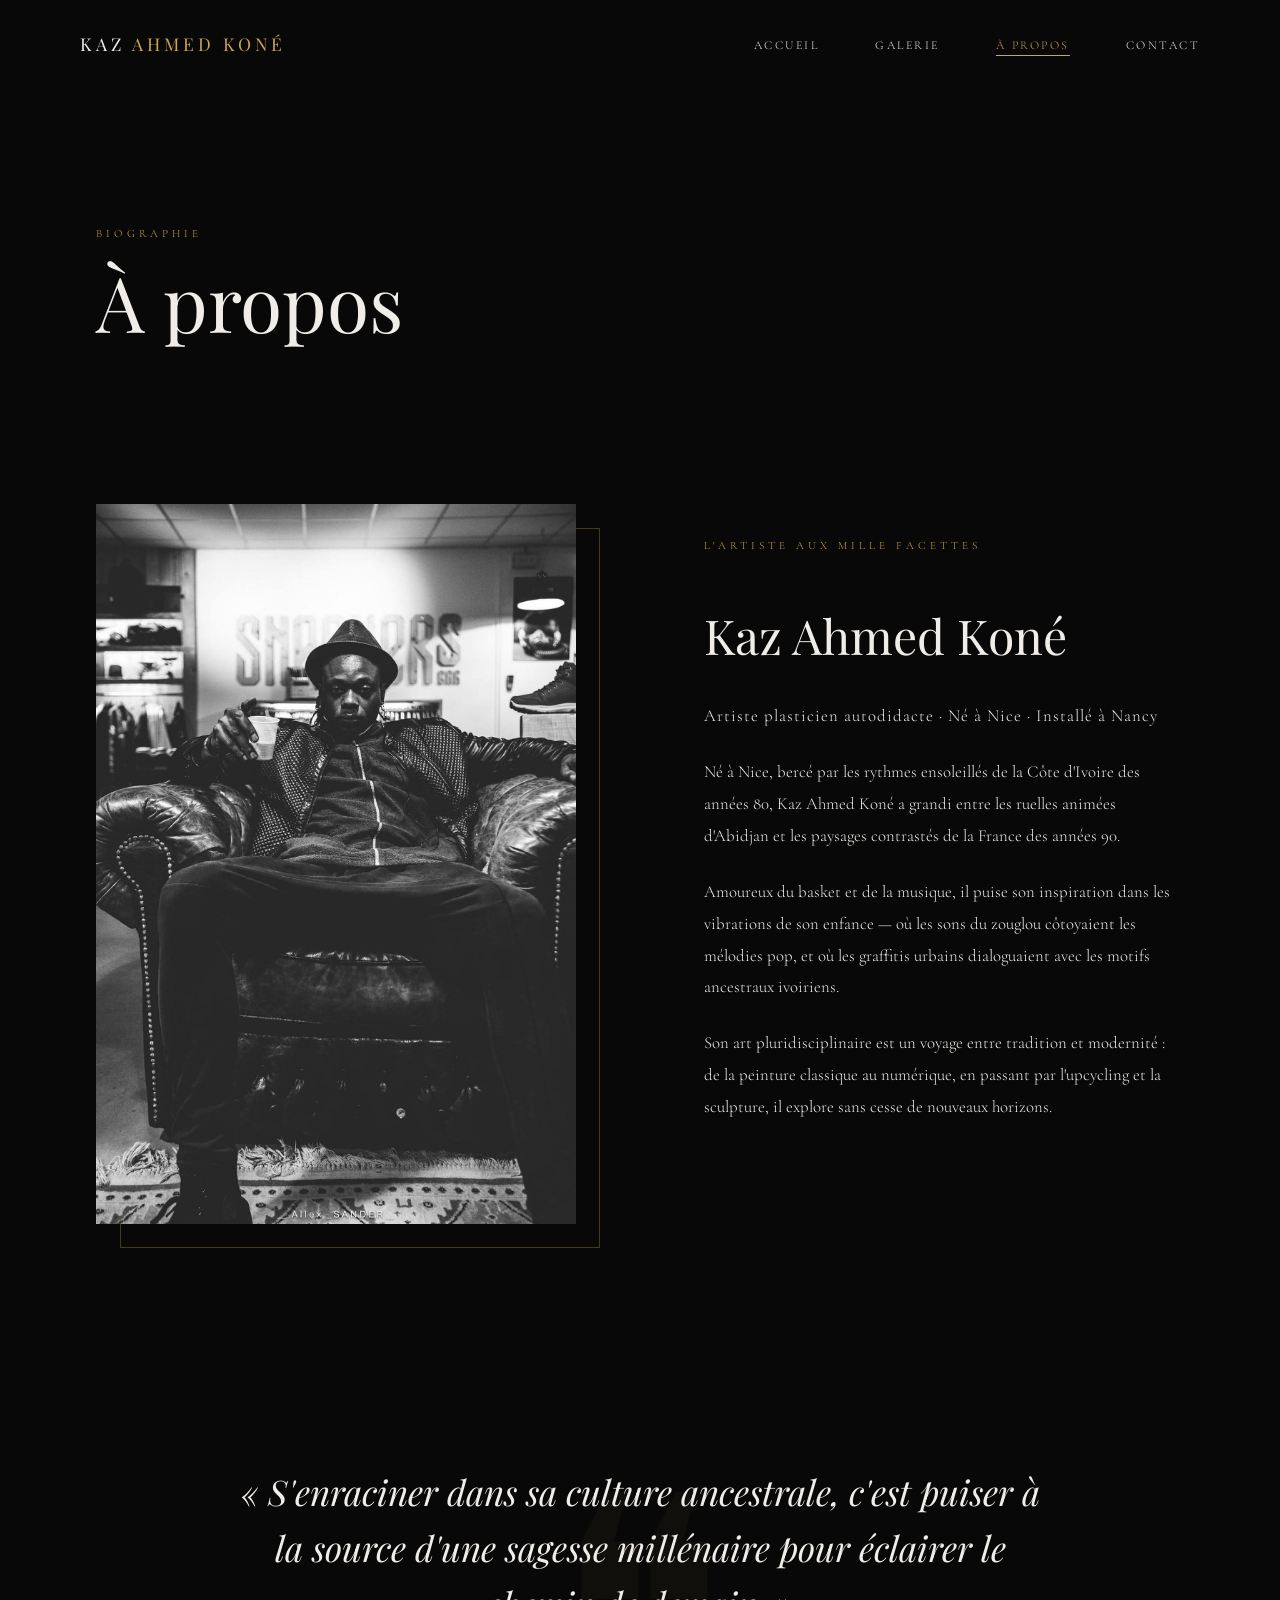
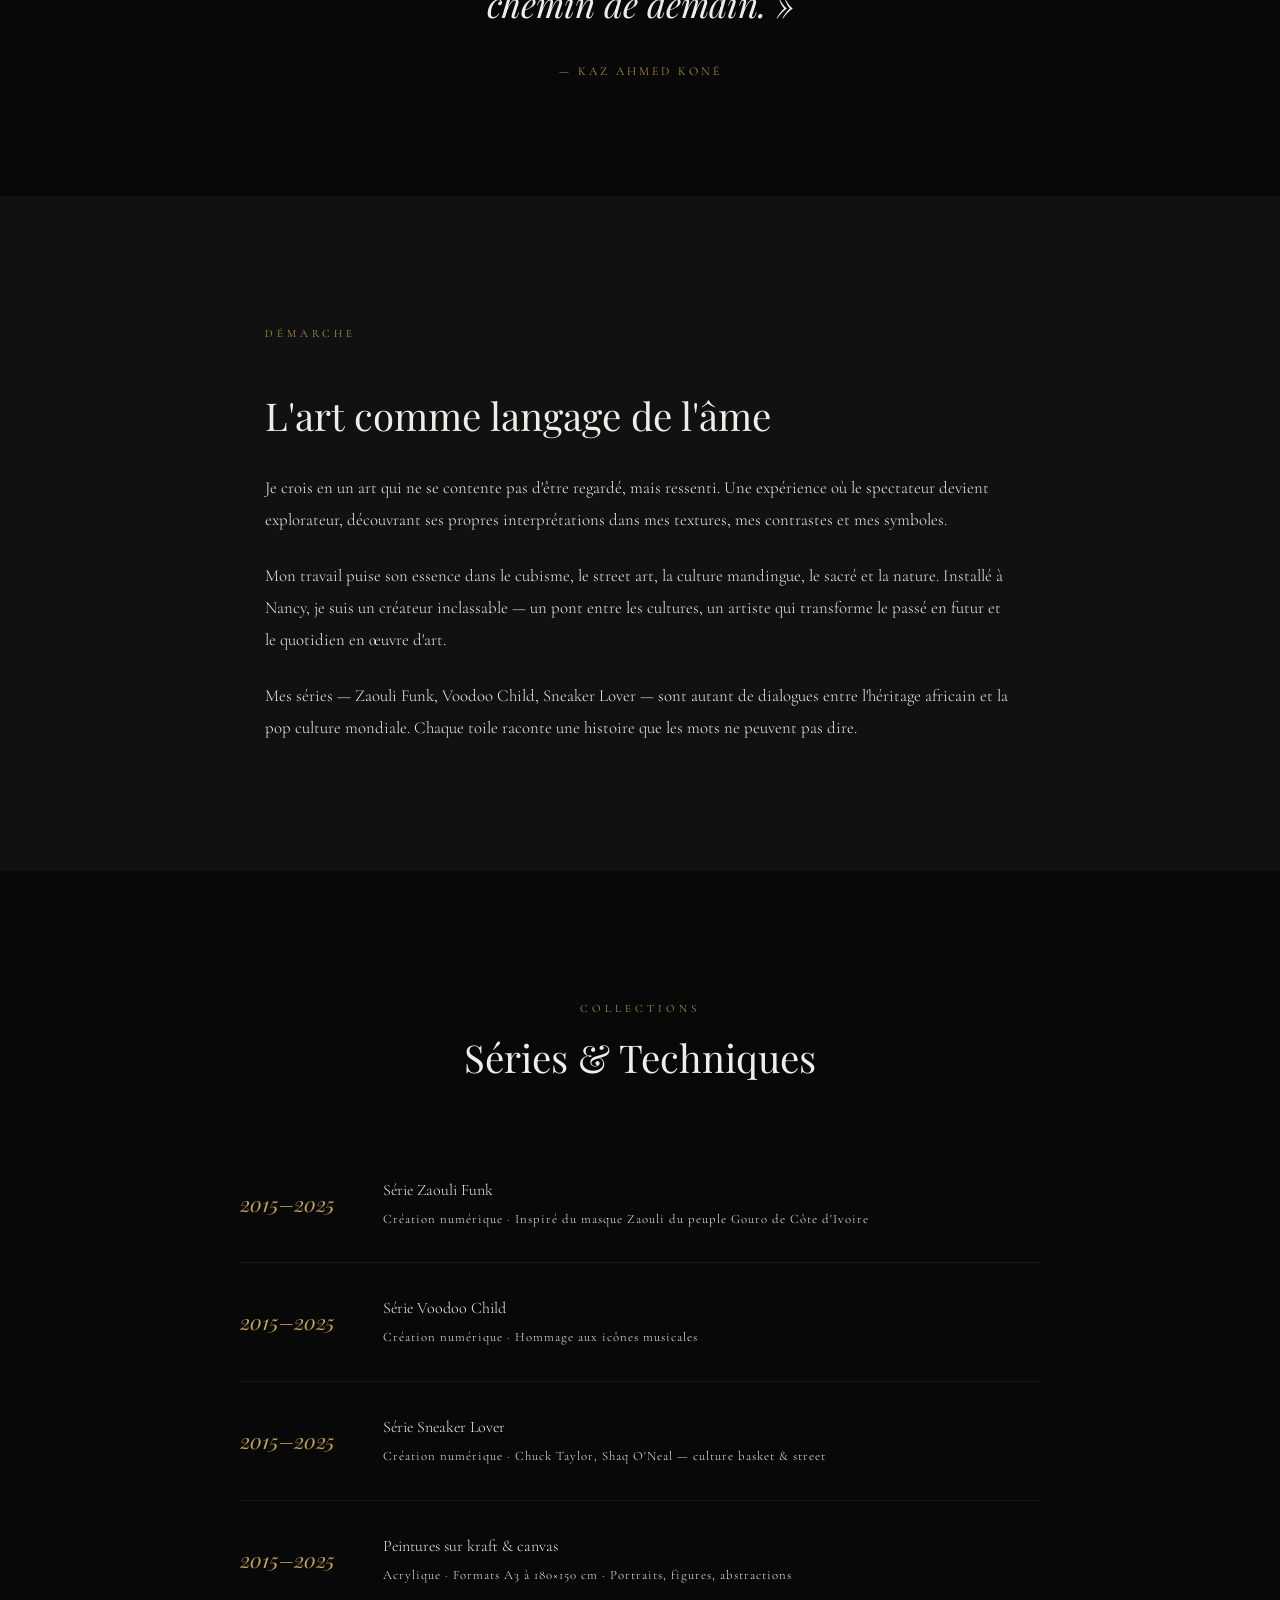
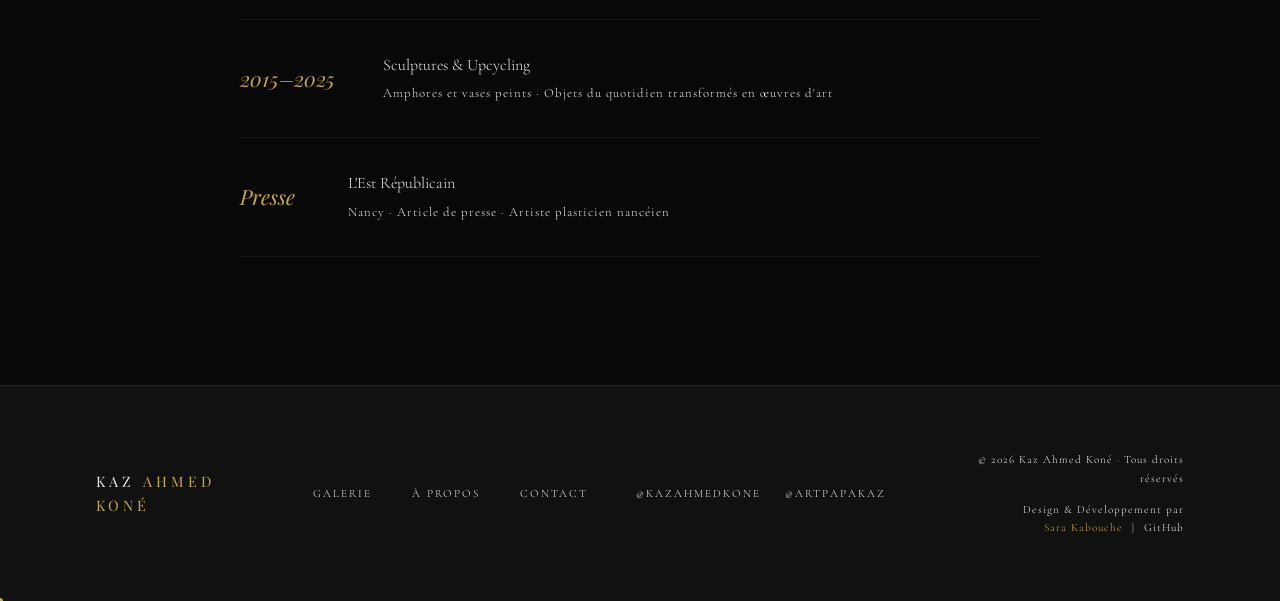
==== commit df5209d9: "Mise à jour : conversion contact.php, ajout login, et corrections globales" ====
--- a/a-propos.html
+++ b/a-propos.html
@@ -24,7 +24,7 @@
             <li><a href="index.html">Accueil</a></li>
             <li><a href="galerie.php">Galerie</a></li>
             <li><a href="a-propos.html" class="actif">À propos</a></li>
-            <li><a href="contact.html">Contact</a></li>
+            <li><a href="contact.php">Contact</a></li>
         </ul>
     </nav>
 </header>
@@ -166,16 +166,22 @@
 <footer class="footer">
     <div class="footer-logo">KAZ <span>AHMED KONÉ</span></div>
     <div class="footer-nav">
-        <a href="galerie.html">Galerie</a>
+        <a href="galerie.php">Galerie</a>
         <a href="a-propos.html">À propos</a>
-        <a href="contact.html">Contact</a>
+        <a href="contact.php">Contact</a>
     </div>
     <div class="footer-reseaux">
         <a href="https://instagram.com/kazahmedkone" target="_blank">@kazahmedkone</a>
         <a href="https://instagram.com/artpapakaz" target="_blank">@artpapakaz</a>
     </div>
-    <div class="footer-copy">
-        <p>© 2025 Kaz Ahmed Koné · Tous droits réservés</p>
+    <div class="footer-copy" style="min-width: 250px;">
+        <p>© 2026 Kaz Ahmed Koné · Tous droits réservés</p>
+        <p style="margin-top: 0.8rem; font-size: 0.7rem; line-height: 1.6;">
+            Design & Développement par <br>
+            <a href="https://www.linkedin.com/in/sarah-kabouche-2004263a2/" target="_blank" style="color: var(--accent); transition: var(--transition); white-space: nowrap;">Sara Kabouche</a>
+            <span style="color: var(--texte-discret); margin: 0 5px;">|</span>
+            <a href="https://github.com/kabouchesarah4-cmd" target="_blank" style="color: var(--texte-discret); transition: var(--transition);">GitHub</a>
+        </p>
     </div>
 </footer>
 
--- a/css/style.css
+++ b/css/style.css
@@ -944,3 +944,261 @@
     letter-spacing: 1px;
     color: var(--texte-discret);
 }
+
+/*
+   FICHE PRODUIT
+    */
+.fiche-section {
+    display: grid;
+    grid-template-columns: 1fr 1fr;
+    gap: 6rem;
+    padding: 10rem 6rem 6rem;
+    max-width: 1300px;
+    margin: 0 auto;
+    align-items: start;
+}
+
+.fiche-image-wrapper {
+    position: relative;
+}
+
+.fiche-image {
+    width: 100%;
+    display: block;
+}
+
+.fiche-image-placeholder {
+    width: 100%;
+    padding-bottom: 100%;
+    background: linear-gradient(135deg, #111, #333);
+}
+
+.fiche-badge-vendu {
+    position: absolute;
+    top: 1rem;
+    left: 1rem;
+    background: #8b0000;
+    color: #fff;
+    padding: 6px 14px;
+    font-size: 0.75rem;
+    letter-spacing: 2px;
+    font-family: 'Playfair Display', serif;
+}
+
+.fiche-infos {
+    display: flex;
+    flex-direction: column;
+    gap: 1.5rem;
+    padding-top: 2rem;
+}
+
+.fiche-categorie {
+    font-size: 0.7rem;
+    letter-spacing: 3px;
+    text-transform: uppercase;
+    color: var(--accent);
+}
+
+.fiche-titre {
+    font-family: var(--titre);
+    font-size: clamp(2rem, 4vw, 3rem);
+    font-weight: 400;
+    color: var(--texte);
+    line-height: 1.2;
+}
+
+.fiche-description {
+    color: var(--texte-discret);
+    line-height: 1.8;
+    font-size: 1rem;
+}
+
+.fiche-meta {
+    display: flex;
+    flex-direction: column;
+    gap: 0.5rem;
+    border-top: 1px solid var(--bordure);
+    border-bottom: 1px solid var(--bordure);
+    padding: 1.5rem 0;
+}
+
+.fiche-meta-ligne {
+    display: flex;
+    gap: 1rem;
+    font-size: 0.85rem;
+}
+
+.fiche-meta-label {
+    color: var(--texte-discret);
+    min-width: 100px;
+    letter-spacing: 1px;
+    text-transform: uppercase;
+    font-size: 0.7rem;
+}
+
+.fiche-meta-valeur {
+    color: var(--texte);
+}
+
+.fiche-prix {
+    font-family: var(--titre);
+    font-size: 2rem;
+    color: var(--accent);
+}
+
+.fiche-stock-dispo {
+    font-size: 0.75rem;
+    color: #4caf50;
+    letter-spacing: 1px;
+}
+
+.fiche-stock-vendu {
+    font-size: 0.75rem;
+    color: #8b0000;
+    letter-spacing: 1px;
+}
+
+.fiche-retour {
+    display: inline-flex;
+    align-items: center;
+    gap: 0.5rem;
+    color: var(--texte-discret);
+    text-decoration: none;
+    font-size: 0.75rem;
+    letter-spacing: 2px;
+    text-transform: uppercase;
+    transition: var(--transition);
+    margin-bottom: 1rem;
+}
+
+.fiche-retour:hover {
+    color: var(--accent);
+}
+
+/* FICHE PRODUIT */
+.fiche-section {
+    display: grid;
+    grid-template-columns: 1fr 1fr;
+    gap: 6rem;
+    padding: 10rem 6rem 6rem;
+    max-width: 1300px;
+    margin: 0 auto;
+    align-items: start;
+}
+
+.fiche-image-wrapper {
+    position: relative;
+}
+
+.fiche-image {
+    width: 100%;
+    display: block;
+}
+
+.fiche-image-placeholder {
+    width: 100%;
+    padding-bottom: 100%;
+    background: linear-gradient(135deg, #111, #333);
+}
+
+.fiche-badge-vendu {
+    position: absolute;
+    top: 1rem;
+    left: 1rem;
+    background: #8b0000;
+    color: #fff;
+    padding: 6px 14px;
+    font-size: 0.75rem;
+    letter-spacing: 2px;
+    font-family: 'Playfair Display', serif;
+}
+
+.fiche-infos {
+    display: flex;
+    flex-direction: column;
+    gap: 1.5rem;
+    padding-top: 2rem;
+}
+
+.fiche-categorie {
+    font-size: 0.7rem;
+    letter-spacing: 3px;
+    text-transform: uppercase;
+    color: var(--accent);
+}
+
+.fiche-titre {
+    font-family: var(--titre);
+    font-size: clamp(2rem, 4vw, 3rem);
+    font-weight: 400;
+    color: var(--texte);
+    line-height: 1.2;
+}
+
+.fiche-description {
+    color: #f0ede8; /* Remplacement du gris par le blanc cassé */
+    line-height: 1.8;
+    font-size: 1rem;
+}
+
+.fiche-meta {
+    display: flex;
+    flex-direction: column;
+    gap: 0.5rem;
+    border-top: 1px solid var(--bordure);
+    border-bottom: 1px solid var(--bordure);
+    padding: 1.5rem 0;
+}
+
+.fiche-meta-ligne {
+    display: flex;
+    gap: 1rem;
+    font-size: 0.85rem;
+}
+
+.fiche-meta-label {
+    color: #f0ede8; /* Remplacement du gris par le blanc cassé */
+    min-width: 100px;
+    letter-spacing: 1px;
+    text-transform: uppercase;
+    font-size: 0.7rem;
+}
+
+.fiche-meta-valeur {
+    color: var(--texte);
+}
+
+.fiche-prix {
+    font-family: var(--titre);
+    font-size: 2rem;
+    color: var(--accent);
+}
+
+.fiche-stock-dispo {
+    font-size: 0.75rem;
+    color: #4caf50;
+    letter-spacing: 1px;
+}
+
+.fiche-stock-vendu {
+    font-size: 0.75rem;
+    color: #8b0000;
+    letter-spacing: 1px;
+}
+
+.fiche-retour {
+    display: inline-flex;
+    align-items: center;
+    gap: 0.5rem;
+    color: #f0ede8; /* Remplacement du gris par le blanc cassé */
+    text-decoration: none;
+    font-size: 0.75rem;
+    letter-spacing: 2px;
+    text-transform: uppercase;
+    transition: var(--transition);
+    margin-bottom: 1rem;
+}
+
+.fiche-retour:hover {
+    color: var(--accent);
+}
--- a/css/responsive.css
+++ b/css/responsive.css
@@ -251,6 +251,13 @@
     .apropos-demarche {
         padding: 4rem 1.5rem;
     }
+
+    /* fiche produit mobile */
+    .fiche-section {
+        grid-template-columns: 1fr;
+        padding: 8rem 1.5rem 4rem;
+        gap: 2rem;
+    }
 }
 
 
